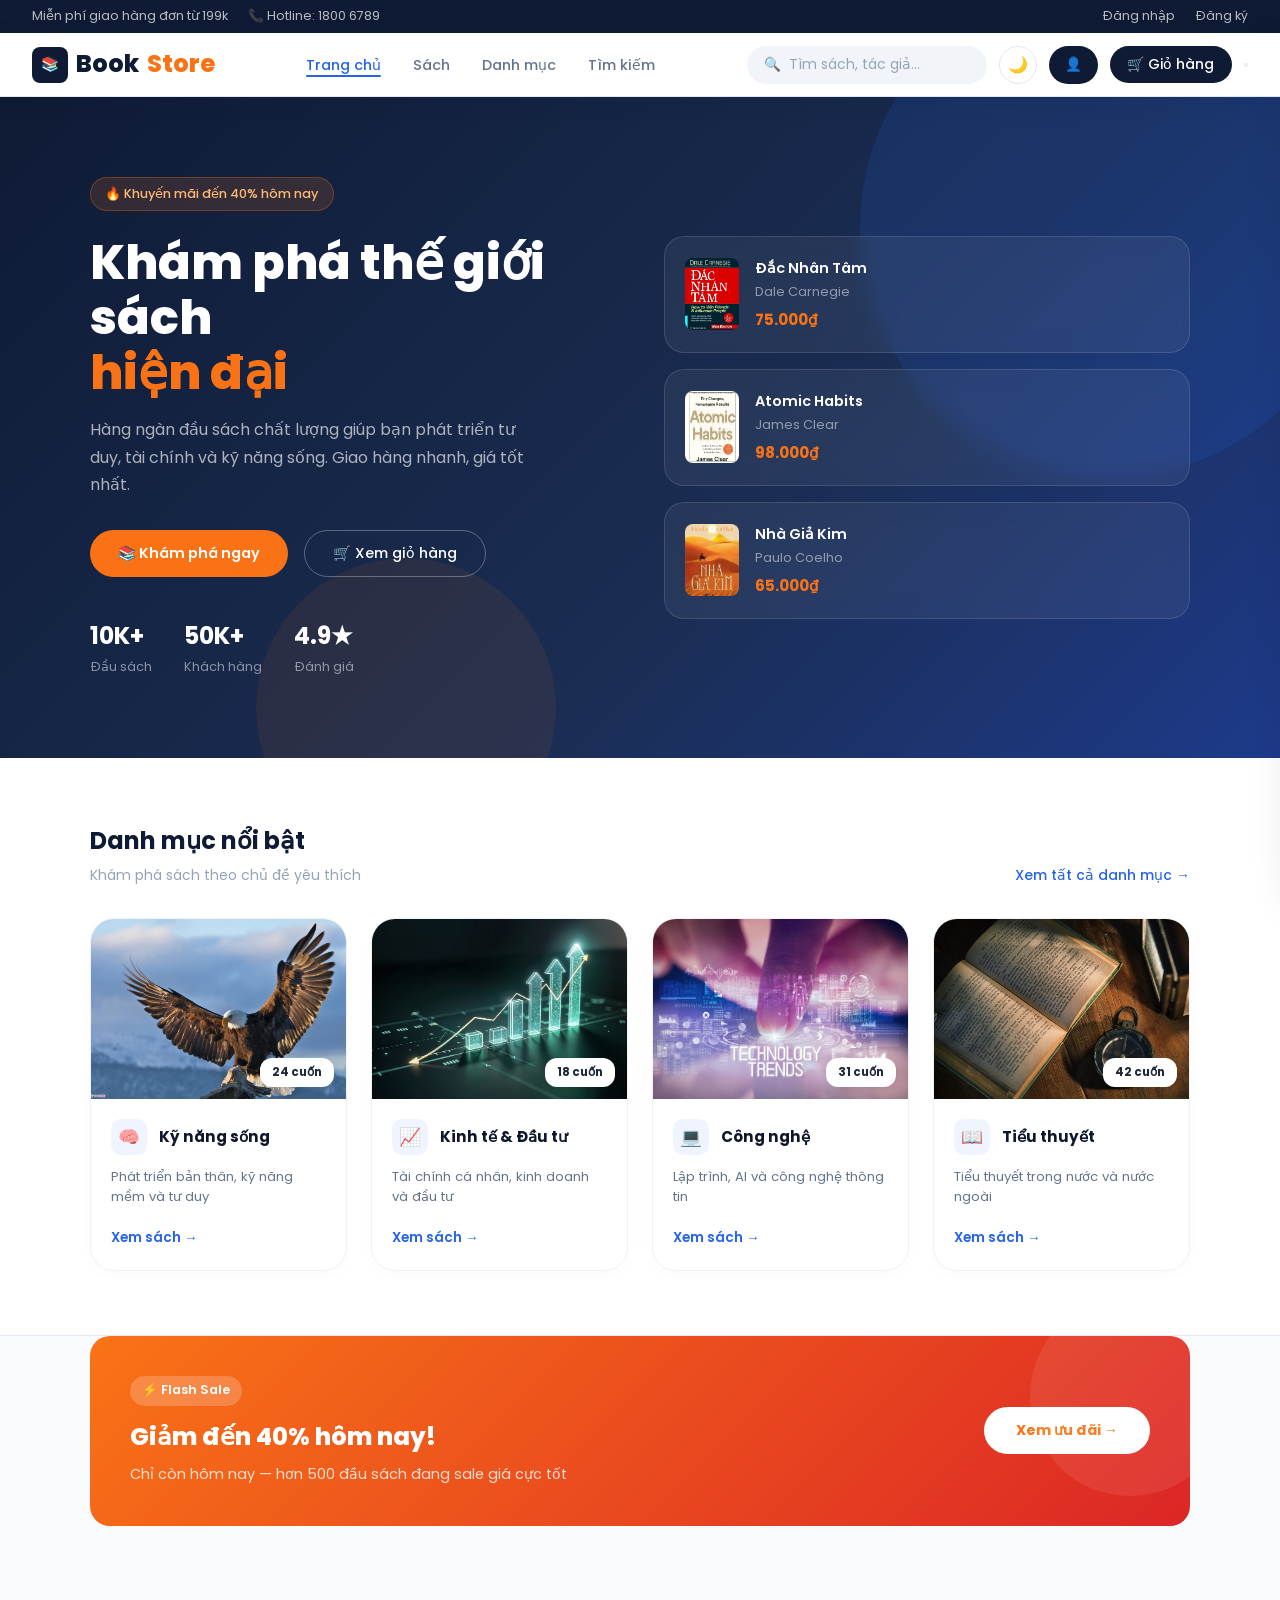
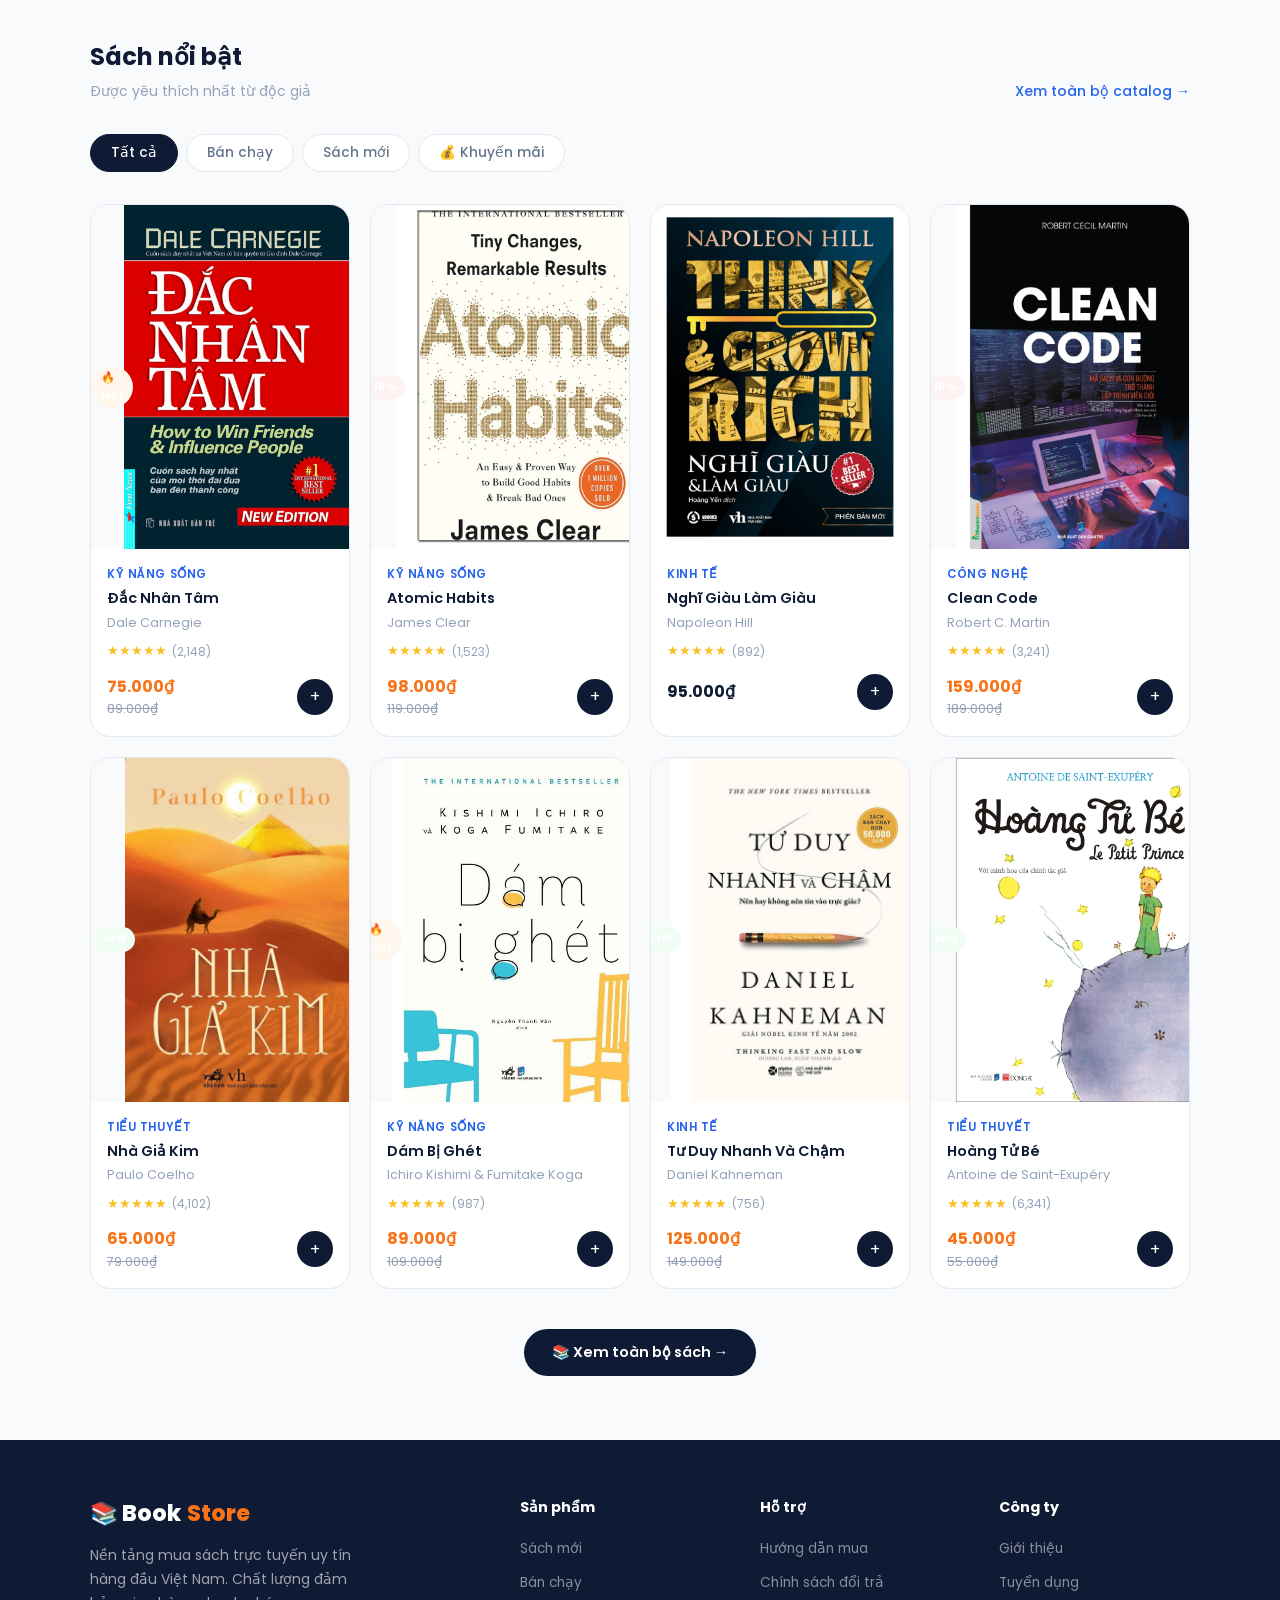
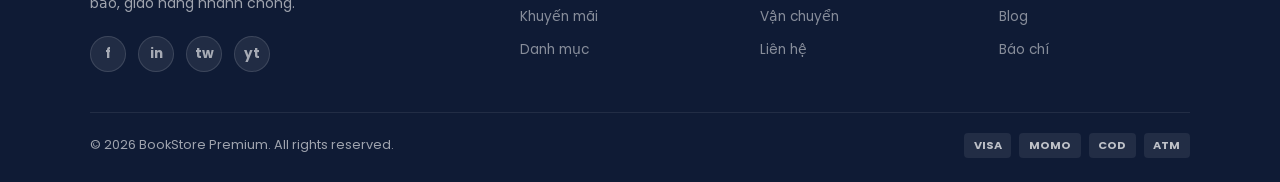
==== index.html @ b34d8a90 "feat: khoi tao du an Bookstore hoan chinh" ====
<!DOCTYPE html>
<html lang="vi">
<head>
  <meta charset="UTF-8">
  <meta name="viewport" content="width=device-width, initial-scale=1.0">
  <title>BookStore Premium — Mua sách online giá tốt</title>
  <meta name="description" content="Mua sách online giá tốt, giao hàng nhanh. Hàng nghìn đầu sách chất lượng.">
  <link rel="preconnect" href="https://fonts.googleapis.com">
  <link rel="preconnect" href="https://fonts.gstatic.com" crossorigin>
  <link href="https://fonts.googleapis.com/css2?family=Poppins:wght@300;400;500;600;700;800&display=swap" rel="stylesheet">
  <link rel="stylesheet" href="css/style.css">
  <link rel="stylesheet" href="css/features.css">
  <style>
    /* CSS hỗ trợ giao diện chọn sao và danh sách bình luận trên Modal Xem nhanh */
    .star-btn {
      background: none;
      border: none;
      font-size: 1.5rem;
      color: #cbd5e1;
      cursor: pointer;
      padding: 0 .1rem;
      transition: transform 0.1s, color 0.1s;
    }
    .star-btn.active {
      color: #fbbf24;
    }
    .star-btn:hover {
      transform: scale(1.15);
    }
    .rv-summary {
      display: flex;
      gap: 1.5rem;
      align-items: center;
      background: var(--bg);
      padding: 1rem;
      border-radius: var(--r);
      margin-bottom: 1rem;
      border: 1px solid var(--border);
    }
    .modal-reviews-section {
      border-top: 1px dashed var(--border);
      margin-top: 1.25rem;
      padding-top: 1.25rem;
    }
    /* Thanh cuộn mượt cho danh sách nhận xét trong không gian hẹp của modal */
    #reviewsList::-webkit-scrollbar {
      width: 6px;
    }
    #reviewsList::-webkit-scrollbar-thumb {
      background-color: var(--border);
      border-radius: 4px;
    }
  </style>
</head>
<body>

<div class="topbar">
  <div class="topbar-left">
    <span> Miễn phí giao hàng đơn từ 199k</span>
    <span>📞 Hotline: 1800 6789</span>
  </div>
  <div class="topbar-right">
    <a href="login.html">Đăng nhập</a>
    <a href="login.html#register">Đăng ký</a>
  </div>
</div>

<nav class="navbar">
  <a class="logo" href="index.html">
    <div class="logo-icon">📚</div>
    Book<span>Store</span>
  </a>

  <ul class="nav-links" id="navLinks">
    <li><a href="index.html" class="active">Trang chủ</a></li>
    <li><a href="books.html">Sách</a></li>
    <li><a href="category.html">Danh mục</a></li>
    <li><a href="search.html">Tìm kiếm</a></li>
  </ul>

  <div class="nav-right">
    <div class="search-bar">
      <span class="s-icon">🔍</span>
      <input type="text" id="searchInput" placeholder="Tìm sách, tác giả..."
             onkeydown="if(event.key==='Enter')goSearch(this.value)">
    </div>
    <a href="profile.html" class="btn-navy" style="padding:.5rem 1rem;font-size:.85rem">👤</a>
    <button class="cart-btn" onclick="openCart()">
      🛒 Giỏ hàng
      <span class="cart-badge" id="cartBadge" style="display:none">0</span>
    </button>
    <button class="hamburger" id="hamburger" aria-label="Menu">
      <span></span><span></span><span></span>
    </button>
  </div>
</nav>

<section class="hero">
  <div class="hero-inner">
    <div class="hero-left">
      <div class="hero-badge">🔥 Khuyến mãi đến 40% hôm nay</div>
      <h1 class="hero-title">
        Khám phá thế giới sách<br>
        <span class="accent">hiện đại</span>
      </h1>
      <p class="hero-desc">
        Hàng ngàn đầu sách chất lượng giúp bạn phát triển tư duy,
        tài chính và kỹ năng sống. Giao hàng nhanh, giá tốt nhất.
      </p>
      <div class="hero-btns">
        <a href="books.html" class="btn-primary">📚 Khám phá ngay</a>
        <button class="btn-ghost" onclick="openCart()">🛒 Xem giỏ hàng</button>
      </div>
      <div class="hero-stats">
        <div><div class="stat-num">10K+</div><div class="stat-label">Đầu sách</div></div>
        <div><div class="stat-num">50K+</div><div class="stat-label">Khách hàng</div></div>
        <div><div class="stat-num">4.9★</div><div class="stat-label">Đánh giá</div></div>
      </div>
    </div>

    <div class="hero-right">
      <div class="hero-card" onclick="openModal(0)">
        <div class="hero-card-img">
          <img src="assets/images/đắc nhân tâm.jpg" alt="Đắc Nhân Tâm">
        </div>
        <div class="hero-card-info">
          <div class="hci-title">Đắc Nhân Tâm</div>
          <div class="hci-author">Dale Carnegie</div>
          <div class="hci-price">75.000₫</div>
        </div>
      </div>
      <div class="hero-card" onclick="openModal(1)">
        <div class="hero-card-img">
          <img src="assets/images/atomic-habits.jpg" alt="Atomic Habits">
        </div>
        <div class="hero-card-info">
          <div class="hci-title">Atomic Habits</div>
          <div class="hci-author">James Clear</div>
          <div class="hci-price">98.000₫</div>
        </div>
      </div>
      <div class="hero-card" onclick="openModal(4)">
        <div class="hero-card-img">
          <img src="assets/images/Nha-Gia-Kim.jpg" alt="Nhà Giả Kim">
        </div>
        <div class="hero-card-info">
          <div class="hci-title">Nhà Giả Kim</div>
          <div class="hci-author">Paulo Coelho</div>
          <div class="hci-price">65.000₫</div>
        </div>
      </div>
    </div>
  </div>
</section>

<section class="section section-white" id="cats">
  <div class="section-inner">
    <div class="section-header">
      <div>
        <div class="section-title">Danh mục nổi bật</div>
        <div class="section-subtitle">Khám phá sách theo chủ đề yêu thích</div>
      </div>
      <a href="category.html" class="see-all">Xem tất cả danh mục →</a>
    </div>
    <div class="cat-grid" id="catGrid"></div>
  </div>
</section>

<div class="promo-section">
  <div class="promo-banner">
    <div class="promo-text">
      <span class="plabel">⚡ Flash Sale</span>
      <h2>Giảm đến 40% hôm nay!</h2>
      <p>Chỉ còn hôm nay — hơn 500 đầu sách đang sale giá cực tốt</p>
    </div>
    <a href="books.html?filter=sale" class="promo-btn">Xem ưu đãi →</a>
  </div>
</div>

<section class="section section-bg" id="books">
  <div class="section-inner">
    <div class="section-header">
      <div>
        <div class="section-title">Sách nổi bật</div>
        <div class="section-subtitle">Được yêu thích nhất từ độc giả</div>
      </div>
      <a href="books.html" class="see-all">Xem toàn bộ catalog →</a>
    </div>

    <div class="tab-row" id="homeTabRow">
      <button class="tab active" data-filter="all"        onclick="homeTab('all',this)">Tất cả</button>
      <button class="tab"        data-filter="bestseller" onclick="homeTab('bestseller',this)"> Bán chạy</button>
      <button class="tab"        data-filter="new"        onclick="homeTab('new',this)">Sách mới</button>
      <button class="tab"        data-filter="sale"       onclick="homeTab('sale',this)">💰 Khuyến mãi</button>
    </div>

    <div class="book-grid" id="bookGrid"></div>

    <div style="text-align:center;margin-top:2.5rem">
      <a href="books.html" class="btn-navy" style="display:inline-flex;align-items:center;gap:.5rem">
        📚 Xem toàn bộ sách →
      </a>
    </div>
  </div>
</section>

<footer class="site-footer">
  <div class="footer-inner">
    <div class="footer-grid">
      <div class="footer-brand">
        <div class="logo-f">📚 Book<span>Store</span></div>
        <p>Nền tảng mua sách trực tuyến uy tín hàng đầu Việt Nam. Chất lượng đảm bảo, giao hàng nhanh chóng.</p>
        <div class="footer-socials">
          <a href="#" class="social-btn">f</a>
          <a href="#" class="social-btn">in</a>
          <a href="#" class="social-btn">tw</a>
          <a href="#" class="social-btn">yt</a>
        </div>
      </div>
      <div class="footer-col">
        <h4>Sản phẩm</h4>
        <ul>
          <li><a href="books.html?filter=new">Sách mới</a></li>
          <li><a href="books.html?filter=bestseller">Bán chạy</a></li>
          <li><a href="books.html?filter=sale">Khuyến mãi</a></li>
          <li><a href="category.html">Danh mục</a></li>
        </ul>
      </div>
      <div class="footer-col">
        <h4>Hỗ trợ</h4>
        <ul>
          <li><a href="#">Hướng dẫn mua</a></li>
          <li><a href="#">Chính sách đổi trả</a></li>
          <li><a href="#">Vận chuyển</a></li>
          <li><a href="#">Liên hệ</a></li>
        </ul>
      </div>
      <div class="footer-col">
        <h4>Công ty</h4>
        <ul>
          <li><a href="#">Giới thiệu</a></li>
          <li><a href="#">Tuyển dụng</a></li>
          <li><a href="#">Blog</a></li>
          <li><a href="#">Báo chí</a></li>
        </ul>
      </div>
    </div>
    <div class="footer-bottom">
      <p>© 2026 BookStore Premium. All rights reserved.</p>
      <div class="payment-methods">
        <span class="payment-icon">VISA</span>
        <span class="payment-icon">MOMO</span>
        <span class="payment-icon">COD</span>
        <span class="payment-icon">ATM</span>
      </div>
    </div>
  </div>
</footer>

<button id="backTop" title="Lên đầu trang">↑</button>

<div class="toast" id="toast">
  <span class="toast-icon">✓</span>
  <span id="toastMsg">Thông báo</span>
</div>

<div class="overlay" id="overlay"></div>
<div class="cart-sidebar" id="cartSidebar">
  <div class="cart-head">
    <h3>🛒 Giỏ hàng</h3>
    <button class="close-btn" onclick="closeCart()">✕</button>
  </div>
  <div class="cart-body" id="cartBody"></div>
  <div class="cart-foot">
    <div class="cart-total">
      <span class="tlabel">Tổng cộng</span>
      <span class="amount" id="cartTotal">0₫</span>
    </div>
    <button class="checkout-btn" onclick="window.location.href='cart.html'">
      Xem giỏ hàng đầy đủ →
    </button>
  </div>
</div>

<div class="modal-bg" id="modalBg">
  <div class="modal-box" style="max-width: 750px; width: 90%;">
    <button class="modal-close" onclick="closeModal()">✕</button>
    <div class="modal-inner" style="max-height: 85vh; overflow-y: auto; padding-right: .5rem;">
      <div class="modal-img" id="modalImg">📚</div>
      
      <div>
        <div class="modal-title"  id="modalTitle">Đang tải...</div>
        <div class="modal-author" id="modalAuthor"></div>
        <div class="modal-price"  id="modalPrice">0₫</div>
        <div class="modal-desc"   id="modalDesc"></div>
        <button class="modal-add" id="modalAddBtn">🛒 Thêm vào giỏ hàng</button>

        <div class="modal-reviews-section">
          <h4 style="font-family: 'Poppins', sans-serif; color: var(--navy); margin-bottom: .75rem; font-size: 1.1rem;">💬 Phản hồi từ độc giả</h4>
          
          <div id="reviewSummary" class="rv-summary"></div>
          
          <div id="reviewsList" style="max-height: 180px; overflow-y: auto; margin-bottom: 1.25rem; padding-right: .5rem;"></div>

          <form class="review-quick-form" onsubmit="event.preventDefault();" style="background: var(--bg); padding: 1rem; border-radius: var(--r); border: 1px solid var(--border);">
            <h5 style="margin-bottom: .5rem; font-weight: 600; color: var(--navy);">✍️ Viết nhận xét của bạn</h5>
            
            <div style="display: flex; gap: .75rem; align-items: center; margin-bottom: .75rem; flex-wrap: wrap;">
              <div id="starSelect" style="display: flex; gap: .2rem;"></div>
              <span id="starLabel" style="font-size: .85rem; font-weight: 600; color: #eab308; display: none;"></span>
            </div>
            
            <div style="margin-bottom: .5rem;">
              <input type="text" id="reviewName" placeholder="Tên của bạn..." style="width: 100%; padding: .5rem; font-size: .85rem; border: 1px solid var(--border); border-radius: var(--r); outline: none;">
            </div>
            
            <div style="display: flex; gap: .5rem;">
              <input type="text" id="reviewText" placeholder="Nhập cảm nhận (tối thiểu 10 ký tự)..." style="flex: 1; padding: .5rem; border: 1px solid var(--border); border-radius: var(--r); font-size: .85rem; outline: none;">
              <button id="modalReviewSubmitBtn" type="button" style="background: var(--blue); color: #fff; border: none; padding: 0 1.25rem; border-radius: var(--r); font-size: .85rem; cursor: pointer; font-weight: 600; transition: opacity .2s;">Gửi</button>
            </div>
          </form>
        </div>
        </div>
    </div>
  </div>
</div>

<script src="js/data.js"></script>
<script src="js/reviews.js"></script> <script src="js/app.js"></script>
<script src="js/cart.js"></script>
<script src="js/books.js"></script>
<script src="js/home.js"></script>
<script src="js/wishlist.js"></script>
<script src="js/darkmode.js"></script>
</body>
</html>
---- css/style.css ----
/* =====================================================
   BookStore Premium — style.css
   Tone: Navy + Cam | Font: Poppins | Light mode
   ===================================================== */

/* ===== RESET & CSS VARIABLES ===== */
*, *::before, *::after {
  margin: 0;
  padding: 0;
  box-sizing: border-box;
  font-family: 'Poppins', sans-serif;
}

:root {
  --navy:       #0f1b35;
  --navy2:      #1a2d52;
  --blue:       #2563eb;
  --blue-light: #eff6ff;
  --orange:     #f97316;
  --text:       #0f1b35;
  --text2:      #64748b;
  --text3:      #94a3b8;
  --bg:         #f8fafc;
  --white:      #ffffff;
  --border:     #e2e8f0;
  --shadow:     0 4px 24px rgba(15,27,53,.08);
  --shadow-lg:  0 12px 48px rgba(15,27,53,.14);
  --r:          12px;
  --r2:         20px;
  --transition: .25s ease;
}

body {
  background: var(--bg);
  color: var(--text);
  overflow-x: hidden;
  line-height: 1.6;
}

a { text-decoration: none; color: inherit; }
ul { list-style: none; }
img { max-width: 100%; display: block; }
button { cursor: pointer; }

/* =====================================================
   TOPBAR
   ===================================================== */
.topbar {
  background: var(--navy);
  color: rgba(255,255,255,.7);
  font-size: .8rem;
  padding: .4rem 2rem;
  display: flex;
  justify-content: space-between;
  align-items: center;
}
.topbar a { color: rgba(255,255,255,.7); transition: color var(--transition); }
.topbar a:hover { color: #fff; }
.topbar-left, .topbar-right { display: flex; align-items: center; gap: 1.25rem; }

/* =====================================================
   NAVBAR
   ===================================================== */
.navbar {
  position: sticky;
  top: 0;
  z-index: 1000;
  width: 100%;
  height: 64px;
  padding: 0 2rem;
  display: flex;
  justify-content: space-between;
  align-items: center;
  background: rgba(255,255,255,.95);
  backdrop-filter: blur(20px);
  border-bottom: 1px solid var(--border);
  box-shadow: var(--shadow);
  transition: box-shadow var(--transition);
}

.logo {
  font-weight: 800;
  font-size: 1.5rem;
  color: var(--navy);
  display: flex;
  align-items: center;
  gap: .5rem;
}
.logo span { color: var(--orange); }
.logo-icon {
  width: 36px; height: 36px;
  background: var(--navy);
  border-radius: 8px;
  display: flex; align-items: center; justify-content: center;
  font-size: .9rem; color: #fff;
}

.nav-links {
  display: flex;
  align-items: center;
  gap: 2rem;
}
.nav-links a {
  font-size: .9rem;
  font-weight: 500;
  color: var(--text2);
  position: relative;
  padding-bottom: 2px;
  transition: color var(--transition);
}
.nav-links a::after {
  content: '';
  position: absolute;
  bottom: 0; left: 0;
  width: 0; height: 2px;
  background: var(--blue);
  border-radius: 2px;
  transition: width .3s;
}
.nav-links a:hover,
.nav-links a.active { color: var(--blue); }
.nav-links a:hover::after,
.nav-links a.active::after { width: 100%; }

.nav-right {
  display: flex;
  align-items: center;
  gap: .75rem;
}

.search-bar {
  display: flex;
  align-items: center;
  background: #f1f5f9;
  border-radius: 50px;
  padding: .45rem 1rem;
  gap: .5rem;
  border: 1.5px solid transparent;
  transition: all .3s;
  width: 240px;
}
.search-bar:focus-within {
  background: #fff;
  border-color: var(--blue);
  box-shadow: 0 0 0 3px rgba(37,99,235,.1);
}
.search-bar input {
  border: none;
  background: transparent;
  outline: none;
  font-size: .875rem;
  color: var(--text);
  width: 100%;
}
.search-bar input::placeholder { color: var(--text3); }
.search-bar .s-icon { color: var(--text3); font-size: .85rem; flex-shrink: 0; }

.cart-btn {
  position: relative;
  background: var(--navy);
  color: #fff;
  border: none;
  border-radius: 50px;
  padding: .5rem 1.1rem;
  font-size: .875rem;
  font-weight: 500;
  display: flex;
  align-items: center;
  gap: .4rem;
  transition: background var(--transition), transform var(--transition);
}
.cart-btn:hover { background: var(--blue); transform: translateY(-1px); }
.cart-badge {
  position: absolute;
  top: -6px; right: -6px;
  background: var(--orange);
  color: #fff;
  border-radius: 50%;
  width: 18px; height: 18px;
  font-size: .65rem;
  font-weight: 700;
  display: flex; align-items: center; justify-content: center;
  border: 2px solid #fff;
}

/* =====================================================
   HERO SECTION
   ===================================================== */
.hero {
  background: linear-gradient(135deg, var(--navy) 0%, var(--navy2) 60%, #1e3a8a 100%);
  padding: 5rem 2rem;
  position: relative;
  overflow: hidden;
  min-height: 540px;
  display: flex;
  align-items: center;
}
.hero::before {
  content: '';
  position: absolute;
  top: -120px; right: -80px;
  width: 500px; height: 500px;
  border-radius: 50%;
  background: rgba(37,99,235,.15);
  pointer-events: none;
}
.hero::after {
  content: '';
  position: absolute;
  bottom: -100px; left: 20%;
  width: 300px; height: 300px;
  border-radius: 50%;
  background: rgba(249,115,22,.08);
  pointer-events: none;
}
.hero-inner {
  max-width: 1100px;
  margin: 0 auto;
  display: grid;
  grid-template-columns: 1fr 1fr;
  gap: 3rem;
  align-items: center;
  width: 100%;
  position: relative;
  z-index: 1;
}
.hero-badge {
  display: inline-flex;
  align-items: center;
  gap: .5rem;
  background: rgba(249,115,22,.15);
  border: 1px solid rgba(249,115,22,.3);
  color: #fdba74;
  border-radius: 50px;
  padding: .35rem .9rem;
  font-size: .8rem;
  font-weight: 500;
  margin-bottom: 1.5rem;
}
.hero-title {
  font-weight: 800;
  font-size: clamp(2rem, 4vw, 3rem);
  line-height: 1.15;
  color: #fff;
  margin-bottom: 1rem;
}
.hero-title .accent { color: var(--orange); }
.hero-desc {
  color: rgba(255,255,255,.65);
  font-size: 1rem;
  line-height: 1.7;
  margin-bottom: 2rem;
  max-width: 440px;
}
.hero-btns { display: flex; gap: 1rem; flex-wrap: wrap; align-items: center; }
.hero-stats { display: flex; gap: 2rem; margin-top: 2.5rem; }
.stat-num { font-size: 1.5rem; font-weight: 700; color: #fff; }
.stat-label { font-size: .8rem; color: rgba(255,255,255,.5); margin-top: .1rem; }

.hero-right { display: flex; flex-direction: column; gap: 1rem; }
.hero-card {
  background: rgba(255,255,255,.06);
  border: 1px solid rgba(255,255,255,.12);
  border-radius: var(--r2);
  padding: 1.25rem;
  display: flex;
  gap: 1rem;
  align-items: center;
  backdrop-filter: blur(10px);
  transition: background var(--transition), transform var(--transition);
  cursor: pointer;
}
.hero-card:hover { background: rgba(255,255,255,.1); transform: translateX(4px); }
.hero-card-img {
  width: 54px; height: 72px;
  border-radius: 8px;
  flex-shrink: 0;
  overflow: hidden;
}
.hero-card-img img { width: 100%; height: 100%; object-fit: cover; }
.hci-title { color: #fff; font-weight: 600; font-size: .9rem; }
.hci-author { color: rgba(255,255,255,.5); font-size: .8rem; margin-top: .15rem; }
.hci-price { color: var(--orange); font-weight: 700; font-size: .95rem; margin-top: .3rem; }

/* =====================================================
   BUTTONS
   ===================================================== */
.btn-primary {
  display: inline-flex;
  align-items: center;
  gap: .4rem;
  background: var(--orange);
  color: #fff;
  border: none;
  border-radius: 50px;
  padding: .75rem 1.75rem;
  font-size: .9rem;
  font-weight: 600;
  transition: background var(--transition), transform var(--transition), box-shadow var(--transition);
  cursor: pointer;
}
.btn-primary:hover {
  background: #ea6c0a;
  transform: translateY(-2px);
  box-shadow: 0 8px 24px rgba(249,115,22,.35);
}
.btn-ghost {
  display: inline-flex;
  align-items: center;
  gap: .4rem;
  background: transparent;
  color: #fff;
  border: 1.5px solid rgba(255,255,255,.3);
  border-radius: 50px;
  padding: .75rem 1.75rem;
  font-size: .9rem;
  font-weight: 500;
  cursor: pointer;
  transition: background var(--transition), border-color var(--transition);
}
.btn-ghost:hover { background: rgba(255,255,255,.08); border-color: rgba(255,255,255,.5); }
.btn-navy {
  display: inline-flex;
  align-items: center;
  gap: .4rem;
  background: var(--navy);
  color: #fff;
  border: none;
  border-radius: 50px;
  padding: .75rem 1.75rem;
  font-size: .9rem;
  font-weight: 600;
  cursor: pointer;
  transition: background var(--transition), transform var(--transition);
}
.btn-navy:hover { background: var(--blue); transform: translateY(-1px); }

/* =====================================================
   SECTION
   ===================================================== */
.section { padding: 4rem 2rem; }
.section-inner { max-width: 1100px; margin: 0 auto; }
.section-header {
  display: flex;
  align-items: flex-end;
  justify-content: space-between;
  margin-bottom: 2rem;
}
.section-title { font-size: 1.5rem; font-weight: 700; color: var(--navy); }
.section-subtitle { color: var(--text3); font-size: .875rem; margin-top: .25rem; }
.see-all {
  color: var(--blue);
  font-size: .875rem;
  font-weight: 500;
  display: flex;
  align-items: center;
  gap: .3rem;
  transition: gap var(--transition);
}
.see-all:hover { gap: .6rem; }
.section-white { background: #fff; border-bottom: 1px solid var(--border); }
.section-bg    { background: var(--bg); }

/* =====================================================
   CATEGORY CARDS (trang chủ & category.html)
   ===================================================== */
/* ── Grid danh mục nổi bật trên trang chủ ── */
/* =====================================================
   ĐỒNG BỘ GIAO DIỆN CATEGORY TRANG CHỦ GIỐNG CATEGORY.HTML
   ===================================================== */

/* Thiết lập lưới hiển thị 4 cột danh mục */
#cats .cat-grid {
  display: grid;
  grid-template-columns: repeat(4, 1fr);
  gap: 1.5rem;
  margin-top: 2rem;
}
@media (max-width: 1024px) { #cats .cat-grid { grid-template-columns: repeat(3, 1fr); } }
@media (max-width: 768px)  { #cats .cat-grid { grid-template-columns: repeat(2, 1fr); gap: 1rem; } }
@media (max-width: 480px)  { #cats .cat-grid { grid-template-columns: 1fr; } }

/* Khung bọc Card danh mục */
.home-cat-card {
  background: #fff;
  border-radius: 24px;
  border: 1px solid #f0f2f5;
  box-shadow: 0 4px 15px rgba(0, 0, 0, 0.02);
  overflow: hidden;
  cursor: pointer;
  transition: transform 0.3s ease, box-shadow 0.3s ease;
  position: relative;
}
.home-cat-card:hover {
  transform: translateY(-5px);
  box-shadow: 0 12px 30px rgba(0, 0, 0, 0.08);
}

/* Khung ảnh tràn viền phía trên */
.home-cat-cover {
  width: 100%;
  height: 180px;
  overflow: hidden;
  position: relative;
  background: #f5f7fa;
  display: flex;
  align-items: center;
  justify-content: center;
}
.home-cat-cover img {
  width: 100%;
  height: 100%;
  object-fit: cover;
  transition: transform 0.5s ease;
}
.home-cat-card:hover .home-cat-cover img {
  transform: scale(1.05);
}

/* Badge số lượng cuốn đè trên góc phải ảnh */
.home-cat-badge {
  position: absolute;
  bottom: 12px;
  right: 12px;
  background: #ffffff;
  color: #1e293b;
  font-size: 0.72rem;
  font-weight: 700;
  padding: 0.35rem 0.75rem;
  border-radius: 12px;
  box-shadow: 0 2px 8px rgba(0, 0, 0, 0.1);
}

/* Phần chi tiết nội dung bên dưới */
.home-cat-body {
  padding: 1.25rem;
}
.home-cat-top {
  display: flex;
  align-items: center;
  gap: 0.75rem;
  margin-bottom: 0.75rem;
}

/* Icon vuông bo tròn chứa Emoji */
.home-cat-emoji {
  width: 36px;
  height: 36px;
  border-radius: 10px;
  background: #f0f4ff;
  display: flex;
  align-items: center;
  justify-content: center;
  font-size: 1.1rem;
  flex-shrink: 0;
}
.home-cat-name {
  font-weight: 700;
  font-size: 0.95rem;
  color: #0f172a;
  line-height: 1.3;
}

/* Đoạn mô tả ngắn khống chế tối đa 2 dòng không bị lệch hàng */
.home-cat-desc {
  font-size: 0.82rem;
  color: #64748b;
  line-height: 1.5;
  margin-bottom: 1.1rem;
  display: -webkit-box;
  -webkit-line-clamp: 2;
  -webkit-box-orient: vertical;
  overflow: hidden;
  height: 2.45rem;
}

/* Nút text hành động */
.home-cat-cta {
  font-size: 0.85rem;
  font-weight: 600;
  color: #2563eb;
  display: inline-flex;
  align-items: center;
  transition: color 0.2s, gap 0.2s;
  gap: 0.35rem;
}
.home-cat-card:hover .home-cat-cta {
  color: #1d4ed8;
  gap: 0.55rem;
}
/* =====================================================
   PROMO BANNER
   ===================================================== */
.promo-section { padding: 0 2rem 3rem; }
.promo-banner {
  background: linear-gradient(135deg, var(--orange) 0%, #dc2626 100%);
  border-radius: var(--r2);
  padding: 2.5rem;
  display: flex;
  align-items: center;
  justify-content: space-between;
  gap: 2rem;
  position: relative;
  overflow: hidden;
  max-width: 1100px;
  margin: 0 auto;
}
.promo-banner::before {
  content: '';
  position: absolute;
  right: -40px; top: -40px;
  width: 200px; height: 200px;
  border-radius: 50%;
  background: rgba(255,255,255,.08);
}
.promo-text .plabel {
  background: rgba(255,255,255,.2);
  color: #fff;
  font-size: .8rem;
  font-weight: 600;
  padding: .3rem .75rem;
  border-radius: 50px;
  display: inline-block;
  margin-bottom: .75rem;
}
.promo-text h2 { font-size: 1.5rem; font-weight: 800; color: #fff; margin-bottom: .4rem; }
.promo-text p  { color: rgba(255,255,255,.8); font-size: .9rem; }
.promo-btn {
  background: #fff;
  color: var(--orange);
  border: none;
  padding: .75rem 2rem;
  border-radius: 50px;
  font-weight: 700;
  font-size: .9rem;
  cursor: pointer;
  display: inline-block;
  text-align: center;
  transition: transform var(--transition);
  flex-shrink: 0;
}
.promo-btn:hover { transform: scale(1.04); }

/* =====================================================
   TABS
   ===================================================== */
.tab-row {
  display: flex;
  gap: .5rem;
  margin-bottom: 2rem;
  flex-wrap: wrap;
}
.tab {
  padding: .5rem 1.25rem;
  border-radius: 50px;
  font-size: .85rem;
  font-weight: 500;
  border: 1.5px solid var(--border);
  background: #fff;
  color: var(--text2);
  cursor: pointer;
  transition: background var(--transition), border-color var(--transition), color var(--transition);
}
.tab.active { background: var(--navy); color: #fff; border-color: var(--navy); }
.tab:hover:not(.active) { border-color: var(--blue); color: var(--blue); }

/* =====================================================
   FILTER BAR — books.html
   Khu vực lọc duy nhất trong trang, thay thế hoàn toàn
   vai trò của các link filter trong navbar cũ.
   ===================================================== */
.filter-bar {
  background: #fff;
  border-bottom: 1px solid var(--border);
  padding: .85rem 2rem;
  position: sticky;
  top: 64px;
  z-index: 50;
  box-shadow: 0 2px 8px rgba(15,27,53,.04);
}
.filter-bar-inner {
  max-width: 1100px;
  margin: 0 auto;
  display: flex;
  align-items: center;
  gap: 1.5rem;
  flex-wrap: wrap;
}

/* Nhóm filter (label + control) */
.filter-group {
  display: flex;
  align-items: center;
  gap: .6rem;
  flex-shrink: 0;
}
/* Nhóm tab nằm trong filter-group */
.filter-group .tab-row { margin-bottom: 0; }

.filter-label {
  font-size: .8rem;
  font-weight: 600;
  color: var(--text3);
  text-transform: uppercase;
  letter-spacing: .04em;
  white-space: nowrap;
}

/* Select controls trong filter bar */
.filter-bar select {
  padding: .45rem .85rem;
  border: 1.5px solid var(--border);
  border-radius: 50px;
  font-size: .85rem;
  color: var(--text);
  background: #fff;
  outline: none;
  cursor: pointer;
  transition: border-color var(--transition), box-shadow var(--transition);
  appearance: none;
  background-image: url("data:image/svg+xml,%3Csvg xmlns='http://www.w3.org/2000/svg' width='12' height='12' viewBox='0 0 12 12'%3E%3Cpath fill='%2394a3b8' d='M6 8L1 3h10z'/%3E%3C/svg%3E");
  background-repeat: no-repeat;
  background-position: right .75rem center;
  padding-right: 2.2rem;
}
.filter-bar select:focus {
  border-color: var(--blue);
  box-shadow: 0 0 0 3px rgba(37,99,235,.1);
}

/* Khu vực đếm kết quả + nút reset */
.filter-actions {
  margin-left: auto;
  display: flex;
  align-items: center;
  gap: .75rem;
}
.filter-count {
  font-size: .8rem;
  color: var(--text3);
  white-space: nowrap;
}

/* Nút "Xóa bộ lọc" — chỉ hiện khi có filter đang active */
.filter-reset {
  display: inline-flex;
  align-items: center;
  gap: .3rem;
  padding: .35rem .85rem;
  border-radius: 50px;
  border: 1.5px solid #fecaca;
  background: #fef2f2;
  color: #dc2626;
  font-size: .8rem;
  font-weight: 600;
  cursor: pointer;
  transition: background var(--transition), transform var(--transition);
}
.filter-reset:hover { background: #fee2e2; transform: scale(1.02); }

/* =====================================================
   BOOK GRID & CARDS
   ===================================================== */
.book-grid {
  display: grid;
  grid-template-columns: repeat(4, 1fr);
  gap: 1.25rem;
}
.book-card {
  background: #fff;
  border: 1px solid var(--border);
  border-radius: var(--r2);
  overflow: hidden;
  transition: transform .3s, box-shadow .3s, border-color .3s;
  cursor: pointer;
  position: relative;
}
.book-card:hover {
  transform: translateY(-6px);
  box-shadow: var(--shadow-lg);
  border-color: transparent;
}
.book-card:hover .quick-add { opacity: 1; transform: translateY(0); }

.book-img {
  aspect-ratio: 3/4;
  display: flex;
  align-items: center;
  justify-content: center;
  font-size: 2.5rem;
  font-weight: 900;
  position: relative;
  overflow: hidden;
  background: var(--bg);
}
.book-img img { width: 100%; height: 100%; object-fit: cover; transition: transform .4s ease; }
.book-card:hover .book-img img { transform: scale(1.06); }
.book-img span { position: relative; z-index: 1; color: #fff; }

.badge {
  position: absolute;
  top: .6rem; left: .6rem;
  z-index: 2;
  padding: .2rem .6rem;
  border-radius: 50px;
  font-size: .7rem;
  font-weight: 700;
}
.badge-sale { background: #fef2f2; color: #dc2626; }
.badge-new  { background: #f0fdf4; color: #16a34a; }
.badge-hot  { background: #fff7ed; color: #ea580c; }

.quick-add {
  position: absolute;
  bottom: 0; left: 0; right: 0;
  background: var(--blue);
  color: #fff;
  border: none;
  padding: .65rem;
  font-weight: 600;
  font-size: .85rem;
  cursor: pointer;
  opacity: 0;
  transform: translateY(8px);
  transition: opacity .25s, transform .25s;
}

.book-body { padding: 1rem; }
.book-cat {
  font-size: .72rem;
  color: var(--blue);
  font-weight: 600;
  text-transform: uppercase;
  letter-spacing: .05em;
  margin-bottom: .35rem;
}
.book-title {
  font-weight: 600;
  font-size: .9rem;
  color: var(--navy);
  line-height: 1.35;
  margin-bottom: .25rem;
  display: -webkit-box;
  -webkit-line-clamp: 2;
  -webkit-box-orient: vertical;
  overflow: hidden;
}
.book-author { font-size: .8rem; color: var(--text3); margin-bottom: .5rem; }
.book-stars { display: flex; align-items: center; gap: .3rem; margin-bottom: .75rem; font-size: .8rem; }
.stars { color: #fbbf24; }
.review-count { font-size: .75rem; color: var(--text3); }

.book-footer { display: flex; align-items: center; justify-content: space-between; }
.price-sale { font-size: 1rem; font-weight: 700; color: var(--orange); }
.price-orig { font-size: .8rem; color: var(--text3); text-decoration: line-through; }
.price-only { font-size: 1rem; font-weight: 700; color: var(--navy); }

.add-btn {
  width: 36px; height: 36px;
  border-radius: 50%;
  border: none;
  background: var(--navy);
  color: #fff;
  display: flex; align-items: center; justify-content: center;
  font-size: 1rem;
  transition: background var(--transition), transform var(--transition);
  flex-shrink: 0;
}
.add-btn:hover { background: var(--blue); transform: scale(1.1); }

.empty-state {
  grid-column: 1/-1;
  text-align: center;
  padding: 4rem 2rem;
  color: var(--text3);
}
.empty-state .ei { font-size: 3rem; margin-bottom: 1rem; }

/* =====================================================
   CART SIDEBAR
   ===================================================== */
.overlay {
  position: fixed; inset: 0;
  background: rgba(0,0,0,.45);
  z-index: 500;
  opacity: 0; pointer-events: none;
  transition: opacity .3s;
}
.overlay.open { opacity: 1; pointer-events: all; }

.cart-sidebar {
  position: fixed;
  top: 0; right: -420px;
  width: 400px; height: 100vh;
  background: #fff;
  z-index: 501;
  box-shadow: -8px 0 40px rgba(0,0,0,.12);
  display: flex; flex-direction: column;
  transition: right .35s cubic-bezier(.4,0,.2,1);
}
.cart-sidebar.open { right: 0; }

.cart-head {
  padding: 1.25rem 1.5rem;
  border-bottom: 1px solid var(--border);
  display: flex; justify-content: space-between; align-items: center;
}
.cart-head h3 { font-weight: 700; font-size: 1.1rem; color: var(--navy); }
.close-btn {
  background: none; border: none; font-size: 1.25rem; cursor: pointer;
  color: var(--text2); width: 32px; height: 32px; border-radius: 6px;
  display: flex; align-items: center; justify-content: center;
  transition: background var(--transition);
}
.close-btn:hover { background: var(--bg); color: var(--navy); }

.cart-body { flex: 1; overflow-y: auto; padding: 1.25rem 1.5rem; }

.cart-empty { text-align: center; padding: 3rem 0; color: var(--text3); }
.cart-empty .ei { font-size: 3rem; margin-bottom: 1rem; }
.cart-empty p { margin-top: .4rem; font-size: .875rem; }

.cart-item { display: flex; gap: 1rem; padding: 1rem 0; border-bottom: 1px solid var(--border); }
.cart-item-img {
  width: 56px; height: 72px; border-radius: 8px; flex-shrink: 0;
  display: flex; align-items: center; justify-content: center;
  font-size: 1.4rem; font-weight: 800; color: #fff; overflow: hidden;
}
.cart-item-img img { width: 100%; height: 100%; object-fit: cover; }
.cart-item-info { flex: 1; }
.cart-item-title { font-size: .875rem; font-weight: 600; color: var(--navy); line-height: 1.3; }
.cart-item-author { font-size: .78rem; color: var(--text3); margin-top: .15rem; }
.cart-item-price { color: var(--orange); font-weight: 700; font-size: .9rem; margin-top: .3rem; }

.qty-wrap { display: flex; align-items: center; gap: .5rem; margin-top: .5rem; }
.qty-btn {
  width: 26px; height: 26px; border: 1px solid var(--border); border-radius: 6px;
  background: #fff; cursor: pointer; font-size: .9rem;
  display: flex; align-items: center; justify-content: center;
  transition: background var(--transition);
}
.qty-btn:hover { background: var(--bg); }
.qty-num { font-size: .875rem; font-weight: 600; min-width: 20px; text-align: center; }
.remove-item {
  background: none; border: none; color: var(--text3); cursor: pointer;
  font-size: .8rem; margin-left: auto; padding: .2rem;
  transition: color var(--transition);
}
.remove-item:hover { color: #dc2626; }

.cart-foot { padding: 1.25rem 1.5rem; border-top: 1px solid var(--border); }
.cart-total { display: flex; justify-content: space-between; align-items: center; margin-bottom: 1rem; }
.cart-total .tlabel { color: var(--text2); font-size: .9rem; }
.cart-total .amount { font-size: 1.2rem; font-weight: 700; color: var(--navy); }
.checkout-btn {
  width: 100%; background: var(--navy); color: #fff; border: none;
  border-radius: 50px; padding: .85rem; font-size: .9rem; font-weight: 600;
  cursor: pointer; transition: background var(--transition);
}
.checkout-btn:hover { background: var(--blue); }

/* =====================================================
   MODAL
   ===================================================== */
.modal-bg {
  position: fixed; inset: 0;
  background: rgba(0,0,0,.5);
  z-index: 600; display: none;
  align-items: center; justify-content: center; padding: 1rem;
}
.modal-bg.open { display: flex; }
.modal-box {
  background: #fff; border-radius: var(--r2); padding: 2rem;
  max-width: 640px; width: 100%; position: relative;
  animation: slideUp .3s ease; max-height: 90vh; overflow-y: auto;
}
@keyframes slideUp {
  from { transform: translateY(30px); opacity: 0; }
  to   { transform: translateY(0); opacity: 1; }
}
.modal-close {
  position: absolute; top: 1rem; right: 1rem;
  background: var(--bg); border: none; width: 32px; height: 32px;
  border-radius: 50%; cursor: pointer; font-size: .9rem; color: var(--text2);
  display: flex; align-items: center; justify-content: center;
  transition: background var(--transition);
}
.modal-close:hover { background: var(--border); }
.modal-inner { display: grid; grid-template-columns: 1fr 1.5fr; gap: 1.5rem; align-items: start; }
.modal-img {
  aspect-ratio: 3/4; border-radius: var(--r);
  overflow: hidden;
  display: flex; align-items: center; justify-content: center;
  font-size: 3rem; font-weight: 900; color: #fff;
}
.modal-img img { width: 100%; height: 100%; object-fit: cover; }
.modal-title { font-size: 1.2rem; font-weight: 700; color: var(--navy); margin-bottom: .25rem; }
.modal-author { color: var(--text3); font-size: .875rem; margin-bottom: .75rem; }
.modal-rating { display: flex; align-items: center; gap: .4rem; margin-bottom: .75rem; }
.modal-desc { font-size: .875rem; line-height: 1.7; color: var(--text2); margin-bottom: 1rem; }
.modal-price { font-size: 1.4rem; font-weight: 800; color: var(--orange); margin-bottom: 1rem; }
.modal-add {
  width: 100%; background: var(--navy); color: #fff; border: none;
  border-radius: 50px; padding: .75rem; font-size: .9rem; font-weight: 600;
  cursor: pointer; transition: background var(--transition);
}
.modal-add:hover { background: var(--blue); }

/* =====================================================
   TOAST
   ===================================================== */
.toast {
  position: fixed; bottom: 2rem; right: 2rem; z-index: 9999;
  background: var(--navy); color: #fff;
  padding: .85rem 1.5rem; border-radius: var(--r);
  display: flex; align-items: center; gap: .75rem;
  font-size: .875rem; font-weight: 500;
  box-shadow: var(--shadow-lg);
  transform: translateY(80px); opacity: 0;
  transition: transform .4s cubic-bezier(.34,1.56,.64,1), opacity .4s;
  max-width: 340px; pointer-events: none;
}
.toast.show { transform: translateY(0); opacity: 1; pointer-events: all; }
.toast-icon { font-size: 1rem; }

/* =====================================================
   BACK TO TOP
   ===================================================== */
#backTop {
  position: fixed; bottom: 5rem; left: 2rem; z-index: 99;
  width: 44px; height: 44px; border-radius: 50%;
  background: var(--blue); color: #fff; border: none; cursor: pointer;
  display: flex; align-items: center; justify-content: center;
  font-size: 1.1rem; box-shadow: var(--shadow-lg);
  opacity: 0; transition: opacity .3s, transform .3s, background var(--transition);
  transform: translateY(20px);
}
#backTop.show { opacity: 1; transform: translateY(0); }
#backTop:hover { background: var(--navy); }

/* =====================================================
   PAGE HERO (books.html, category.html, search.html)
   ===================================================== */
.page-hero {
  background: linear-gradient(135deg, var(--navy) 0%, var(--navy2) 100%);
  padding: 3.5rem 2rem;
  text-align: center;
  position: relative;
  overflow: hidden;
}
.page-hero::before {
  content: '';
  position: absolute;
  top: -80px; right: -80px;
  width: 300px; height: 300px;
  border-radius: 50%;
  background: rgba(37,99,235,.12);
}
.page-hero-title {
  font-size: clamp(1.75rem, 4vw, 2.75rem);
  font-weight: 800;
  color: #fff;
  margin-bottom: .5rem;
  position: relative;
  z-index: 1;
  transition: all .3s ease;
}
.page-hero-sub {
  color: rgba(255,255,255,.6);
  font-size: 1rem;
  position: relative;
  z-index: 1;
  transition: all .3s ease;
}

/* =====================================================
   BREADCRUMB
   ===================================================== */
.breadcrumb {
  padding: .75rem 2rem;
  background: #fff;
  border-bottom: 1px solid var(--border);
  display: flex;
  align-items: center;
  gap: .5rem;
  font-size: .8rem;
  color: var(--text3);
}
.breadcrumb a { color: var(--text2); transition: color var(--transition); }
.breadcrumb a:hover { color: var(--blue); }
.breadcrumb .sep { color: var(--border); }
.breadcrumb .current { color: var(--navy); font-weight: 500; }

/* =====================================================
   SEARCH PAGE
   ===================================================== */
.search-hero {
  background: linear-gradient(135deg, var(--navy) 0%, var(--navy2) 100%);
  padding: 4rem 2rem; text-align: center;
}
.search-hero h1 { font-size: clamp(1.75rem, 4vw, 2.5rem); font-weight: 800; color: #fff; margin-bottom: 1.5rem; }
.search-big {
  display: flex; align-items: center; background: #fff;
  border-radius: 50px; padding: .65rem 1rem .65rem 1.5rem;
  gap: .75rem; max-width: 620px; margin: 0 auto;
  box-shadow: 0 8px 32px rgba(0,0,0,.2);
}
.search-big input { flex: 1; border: none; outline: none; font-size: 1rem; color: var(--text); }
.search-big input::placeholder { color: var(--text3); }
.search-big button {
  background: var(--orange); color: #fff; border: none;
  border-radius: 50px; padding: .6rem 1.5rem; font-size: .9rem; font-weight: 600;
  cursor: pointer; transition: background var(--transition);
}
.search-big button:hover { background: #ea6c0a; }
.search-tags { display: flex; gap: .5rem; justify-content: center; flex-wrap: wrap; margin-top: 1rem; }
.search-tag {
  background: rgba(255,255,255,.12); color: rgba(255,255,255,.8);
  border: 1px solid rgba(255,255,255,.2); border-radius: 50px;
  padding: .3rem .85rem; font-size: .8rem; cursor: pointer;
  transition: background var(--transition);
}
.search-tag:hover { background: rgba(255,255,255,.2); }

/* =====================================================
   DETAIL PAGE
   ===================================================== */
.detail-wrap {
  max-width: 1100px; margin: 3rem auto; padding: 0 2rem;
  display: grid; grid-template-columns: 1fr 1.6fr; gap: 3rem; align-items: start;
}
.detail-img-box {
  border-radius: var(--r2); overflow: hidden; aspect-ratio: 3/4;
  display: flex; align-items: center; justify-content: center;
  font-size: 5rem; font-weight: 900; color: #fff; box-shadow: var(--shadow-lg);
}
.detail-img-box img { width: 100%; height: 100%; object-fit: cover; }
.detail-cat { font-size: .75rem; color: var(--blue); font-weight: 700; text-transform: uppercase; letter-spacing: .06em; margin-bottom: .5rem; }
.detail-title { font-size: clamp(1.4rem, 3vw, 2rem); font-weight: 800; color: var(--navy); line-height: 1.25; margin-bottom: .5rem; }
.detail-author { color: var(--text2); font-size: .95rem; margin-bottom: 1rem; }
.detail-rating { display: flex; align-items: center; gap: .5rem; margin-bottom: 1.25rem; }
.detail-price-wrap { display: flex; align-items: baseline; gap: .75rem; margin-bottom: 1.5rem; }
.detail-price { font-size: 2rem; font-weight: 800; color: var(--orange); }
.detail-orig { font-size: 1rem; color: var(--text3); text-decoration: line-through; }
.detail-discount { background: #fef2f2; color: #dc2626; font-size: .8rem; font-weight: 700; padding: .2rem .6rem; border-radius: 50px; }
.detail-meta { background: var(--bg); border: 1px solid var(--border); border-radius: var(--r); padding: 1rem 1.25rem; margin-bottom: 1.5rem; display: grid; grid-template-columns: 1fr 1fr; gap: .75rem; }
.detail-meta-item .label { font-size: .75rem; color: var(--text3); text-transform: uppercase; letter-spacing: .05em; }
.detail-meta-item .val   { font-size: .875rem; font-weight: 600; color: var(--navy); margin-top: .15rem; }
.detail-desc { font-size: .9rem; line-height: 1.8; color: var(--text2); margin-bottom: 1.5rem; }
.detail-qty-row { display: flex; align-items: center; gap: 1rem; margin-bottom: 1.5rem; }
.qty-control { display: flex; align-items: center; gap: .5rem; background: var(--bg); border: 1px solid var(--border); border-radius: 50px; padding: .35rem .5rem; }
.qty-control .qty-btn { border: none; background: none; }
.qty-num { min-width: 32px; text-align: center; }
.detail-actions { display: flex; gap: 1rem; flex-wrap: wrap; }
.detail-actions .btn-primary { flex: 1; justify-content: center; padding: .85rem; }
.detail-actions .btn-wishlist {
  width: 48px; height: 48px; border-radius: 50%;
  border: 1.5px solid var(--border); background: #fff; color: var(--text2);
  display: flex; align-items: center; justify-content: center; font-size: 1.1rem;
  flex-shrink: 0; cursor: pointer;
  transition: border-color var(--transition), color var(--transition);
}
.detail-actions .btn-wishlist:hover { border-color: var(--orange); color: var(--orange); }
.related-section { padding: 3rem 2rem; max-width: 1100px; margin: 0 auto; }
.reviews-section { padding: 2rem 2rem; max-width: 1100px; margin: 0 auto; }
.review-card { background: #fff; border: 1px solid var(--border); border-radius: var(--r); padding: 1.25rem; margin-bottom: 1rem; }
.review-head { display: flex; justify-content: space-between; margin-bottom: .5rem; }
.review-name { font-weight: 600; font-size: .9rem; color: var(--navy); }
.review-date { font-size: .8rem; color: var(--text3); }
.review-stars { color: #fbbf24; font-size: .85rem; margin-bottom: .35rem; }
.review-text { font-size: .875rem; color: var(--text2); line-height: 1.6; }

/* =====================================================
   AUTH PAGES
   ===================================================== */
.auth-wrap { min-height: calc(100vh - 120px); display: flex; align-items: center; justify-content: center; padding: 3rem 1.5rem; background: var(--bg); }
.auth-box { background: #fff; border: 1px solid var(--border); border-radius: var(--r2); padding: 2.5rem; width: 100%; max-width: 440px; box-shadow: var(--shadow-lg); }
.auth-logo { display: flex; align-items: center; justify-content: center; gap: .5rem; font-weight: 800; font-size: 1.5rem; color: var(--navy); margin-bottom: 1.75rem; }
.auth-logo span { color: var(--orange); }
.auth-logo-icon { width: 36px; height: 36px; background: var(--navy); border-radius: 8px; display: flex; align-items: center; justify-content: center; font-size: .9rem; color: #fff; }
.auth-title { font-size: 1.5rem; font-weight: 700; color: var(--navy); text-align: center; margin-bottom: .4rem; }
.auth-sub { text-align: center; font-size: .875rem; color: var(--text3); margin-bottom: 2rem; }
.form-group { margin-bottom: 1.25rem; }
.form-group label { display: block; font-size: .85rem; font-weight: 500; color: var(--text2); margin-bottom: .4rem; }
.form-group input { width: 100%; padding: .75rem 1rem; border: 1.5px solid var(--border); border-radius: var(--r); font-size: .9rem; color: var(--text); background: #fff; outline: none; transition: border-color var(--transition), box-shadow var(--transition); }
.form-group input:focus { border-color: var(--blue); box-shadow: 0 0 0 3px rgba(37,99,235,.1); }
.form-group input::placeholder { color: var(--text3); }
.form-error { font-size: .8rem; color: #dc2626; margin-top: .35rem; display: none; }
.form-error.show { display: block; }
.auth-btn { width: 100%; background: var(--navy); color: #fff; border: none; border-radius: 50px; padding: .85rem; font-size: .95rem; font-weight: 600; cursor: pointer; transition: background var(--transition), transform var(--transition); margin-top: .5rem; }
.auth-btn:hover { background: var(--blue); transform: translateY(-1px); }
.auth-divider { display: flex; align-items: center; gap: 1rem; margin: 1.5rem 0; color: var(--text3); font-size: .85rem; }
.auth-divider::before, .auth-divider::after { content: ''; flex: 1; height: 1px; background: var(--border); }
.auth-link { text-align: center; font-size: .875rem; color: var(--text2); margin-top: 1.5rem; }
.auth-link a { color: var(--blue); font-weight: 600; }
.auth-link a:hover { text-decoration: underline; }
.remember-row { display: flex; justify-content: space-between; align-items: center; font-size: .85rem; color: var(--text2); margin-bottom: 1.25rem; }
.remember-row a { color: var(--blue); }
.remember-row label { display: flex; align-items: center; gap: .4rem; cursor: pointer; }

/* =====================================================
   PROFILE PAGE
   ===================================================== */
.profile-wrap { max-width: 900px; margin: 3rem auto; padding: 0 2rem; display: grid; grid-template-columns: 260px 1fr; gap: 2rem; align-items: start; }
.profile-sidebar { background: #fff; border: 1px solid var(--border); border-radius: var(--r2); padding: 1.5rem; }
.profile-avatar { width: 80px; height: 80px; border-radius: 50%; background: linear-gradient(135deg, var(--navy), var(--blue)); display: flex; align-items: center; justify-content: center; font-size: 2rem; font-weight: 800; color: #fff; margin: 0 auto 1rem; }
.profile-name { font-weight: 700; text-align: center; color: var(--navy); margin-bottom: .25rem; }
.profile-email { font-size: .8rem; color: var(--text3); text-align: center; margin-bottom: 1.5rem; }
.profile-nav { display: flex; flex-direction: column; gap: .25rem; }
.profile-nav a { display: flex; align-items: center; gap: .65rem; padding: .65rem .85rem; border-radius: var(--r); font-size: .875rem; font-weight: 500; color: var(--text2); transition: background var(--transition), color var(--transition); }
.profile-nav a:hover, .profile-nav a.active { background: var(--blue-light); color: var(--blue); }
.profile-nav a .icon { font-size: 1rem; }
.profile-main { background: #fff; border: 1px solid var(--border); border-radius: var(--r2); padding: 2rem; }
.profile-section-title { font-size: 1.1rem; font-weight: 700; color: var(--navy); margin-bottom: 1.5rem; padding-bottom: 1rem; border-bottom: 1px solid var(--border); }

/* =====================================================
   CART PAGE
   ===================================================== */
.cart-page-wrap { max-width: 1100px; margin: 3rem auto; padding: 0 2rem; display: grid; grid-template-columns: 1fr 360px; gap: 2rem; align-items: start; }
.cart-table { background: #fff; border: 1px solid var(--border); border-radius: var(--r2); overflow: hidden; }
.cart-table-head { display: grid; grid-template-columns: 3fr 1fr 1fr 1fr 40px; padding: .85rem 1.5rem; background: var(--bg); border-bottom: 1px solid var(--border); font-size: .8rem; font-weight: 600; color: var(--text3); text-transform: uppercase; letter-spacing: .05em; }
.cart-row { display: grid; grid-template-columns: 3fr 1fr 1fr 1fr 40px; padding: 1.25rem 1.5rem; border-bottom: 1px solid var(--border); align-items: center; }
.cart-row:last-child { border-bottom: none; }
.cart-row-book { display: flex; gap: 1rem; align-items: center; }
.cart-row-img { width: 56px; height: 72px; border-radius: 8px; flex-shrink: 0; display: flex; align-items: center; justify-content: center; font-size: 1.25rem; font-weight: 800; color: #fff; overflow: hidden; }
.cart-row-img img { width: 100%; height: 100%; object-fit: cover; }
.cart-row-title { font-weight: 600; font-size: .875rem; color: var(--navy); }
.cart-row-author { font-size: .78rem; color: var(--text3); margin-top: .15rem; }
.cart-row-price { font-weight: 600; color: var(--navy); font-size: .9rem; }
.cart-row-total { font-weight: 700; color: var(--orange); font-size: .9rem; }
.cart-delete-btn { background: none; border: none; color: var(--text3); cursor: pointer; font-size: 1rem; transition: color var(--transition); }
.cart-delete-btn:hover { color: #dc2626; }
.cart-summary-box { background: #fff; border: 1px solid var(--border); border-radius: var(--r2); padding: 1.5rem; position: sticky; top: 80px; }
.cart-summary-title { font-size: 1.1rem; font-weight: 700; color: var(--navy); margin-bottom: 1.25rem; padding-bottom: .75rem; border-bottom: 1px solid var(--border); }
.summary-row { display: flex; justify-content: space-between; font-size: .875rem; margin-bottom: .75rem; }
.summary-row .label { color: var(--text2); }
.summary-row .val { font-weight: 600; color: var(--navy); }
.summary-divider { border: none; border-top: 1px solid var(--border); margin: 1rem 0; }
.summary-total { display: flex; justify-content: space-between; margin-bottom: 1.5rem; }
.summary-total .label { font-weight: 700; color: var(--navy); }
.summary-total .val { font-size: 1.3rem; font-weight: 800; color: var(--orange); }

/* =====================================================
   FOOTER
   ===================================================== */
.site-footer { background: var(--navy); color: rgba(255,255,255,.6); padding: 3.5rem 2rem 1.5rem; margin-top: auto; }
.footer-inner { max-width: 1100px; margin: 0 auto; }
.footer-grid { display: grid; grid-template-columns: 2fr 1fr 1fr 1fr; gap: 3rem; margin-bottom: 2.5rem; }
.footer-brand .logo-f { font-weight: 800; font-size: 1.4rem; color: #fff; margin-bottom: .75rem; display: flex; align-items: center; gap: .4rem; }
.footer-brand .logo-f span { color: var(--orange); }
.footer-brand p { font-size: .875rem; line-height: 1.7; max-width: 280px; }
.footer-socials { display: flex; gap: .75rem; margin-top: 1.25rem; }
.social-btn { width: 36px; height: 36px; border-radius: 50%; background: rgba(255,255,255,.08); border: 1px solid rgba(255,255,255,.12); display: flex; align-items: center; justify-content: center; color: rgba(255,255,255,.6); font-size: .85rem; font-weight: 700; transition: background var(--transition), color var(--transition), border-color var(--transition); }
.social-btn:hover { background: var(--blue); color: #fff; border-color: var(--blue); }
.footer-col h4 { font-weight: 700; color: #fff; font-size: .9rem; margin-bottom: 1rem; }
.footer-col li { margin-bottom: .5rem; }
.footer-col a { color: rgba(255,255,255,.5); font-size: .85rem; transition: color var(--transition); }
.footer-col a:hover { color: #fff; }
.footer-bottom { border-top: 1px solid rgba(255,255,255,.08); padding-top: 1.25rem; display: flex; justify-content: space-between; align-items: center; flex-wrap: wrap; gap: 1rem; }
.footer-bottom p { font-size: .8rem; }
.payment-methods { display: flex; gap: .5rem; }
.payment-icon { background: rgba(255,255,255,.08); border-radius: 4px; padding: .25rem .6rem; font-size: .7rem; font-weight: 700; color: rgba(255,255,255,.7); }

/* =====================================================
   ORDER CARDS
   ===================================================== */
.order-card { border: 1px solid var(--border); border-radius: var(--r); padding: 1.25rem; margin-bottom: 1rem; transition: box-shadow var(--transition); }
.order-card:hover { box-shadow: var(--shadow); }
.order-head { display: flex; justify-content: space-between; align-items: center; margin-bottom: .75rem; }
.order-code { font-weight: 700; color: var(--navy); font-size: .9rem; }
.order-status { padding: .25rem .75rem; border-radius: 50px; font-size: .75rem; font-weight: 600; }
.order-status.delivered { background: #f0fdf4; color: #16a34a; }
.order-status.shipping  { background: #eff6ff; color: #2563eb; }
.order-status.pending   { background: #fff7ed; color: #ea580c; }
.order-items { font-size: .875rem; color: var(--text2); margin-bottom: .5rem; }
.order-total { font-weight: 700; color: var(--navy); font-size: .9rem; }

/* =====================================================
   UTILITIES
   ===================================================== */
.text-orange { color: var(--orange); }
.text-blue   { color: var(--blue);   }
.text-navy   { color: var(--navy);   }
.text-muted  { color: var(--text3);  }
.fw-700      { font-weight: 700; }
.mt-1 { margin-top: .5rem;  }
.mt-2 { margin-top: 1rem;   }
.mt-3 { margin-top: 1.5rem; }
.mb-2 { margin-bottom: 1rem; }
.text-center { text-align: center; }
.d-none { display: none !important; }
.visually-hidden { position: absolute; width: 1px; height: 1px; overflow: hidden; clip: rect(0,0,0,0); }
---- css/features.css ----
/* =====================================================
   css/features.css
   Gộp CSS cho: Dark Mode + Wishlist + Reviews
   ===================================================== */

/* =====================================================
   1. DARK MODE — CSS Variables override
   ===================================================== */

html.dark {
  --navy:       #e2e8f0;
  --navy2:      #cbd5e1;
  --blue:       #60a5fa;
  --blue-light: #1e3a5f;
  --orange:     #fb923c;
  --text:       #e2e8f0;
  --text2:      #94a3b8;
  --text3:      #64748b;
  --bg:         #0f172a;
  --white:      #1e293b;
  --border:     #334155;
  --shadow:     0 4px 24px rgba(0,0,0,.4);
  --shadow-lg:  0 12px 48px rgba(0,0,0,.5);
}

/* Nền body & tổng thể */
html.dark body          { background: #0f172a; color: #e2e8f0; }
html.dark .navbar       { background: rgba(15,23,42,.97); border-bottom-color: #334155; }
html.dark .topbar       { background: #0a1120; }
html.dark .site-footer  { background: #0a1120; border-top-color: #334155; }
html.dark .footer-bottom { border-color: #1e293b; }

/* Cards & surfaces */
html.dark .book-card,
html.dark .cat-card,
html.dark .review-card,
html.dark .auth-box,
html.dark .cart-sidebar,
html.dark .modal-inner,
html.dark .profile-card,
html.dark .profile-main,
html.dark .wishlist-card,
html.dark .cart-summary-box,
html.dark .order-card       { background: #1e293b; border-color: #334155; }

html.dark .section-white    { background: #1e293b; }
html.dark .section-bg       { background: #0f172a; }

/* Inputs & forms */
html.dark input,
html.dark textarea,
html.dark select {
  background: #0f172a;
  color: #e2e8f0;
  border-color: #334155;
}
html.dark input::placeholder,
html.dark textarea::placeholder { color: #475569; }
html.dark input:focus,
html.dark textarea:focus { border-color: var(--blue); }

/* Nav links */
html.dark .nav-links a        { color: #94a3b8; }
html.dark .nav-links a:hover,
html.dark .nav-links a.active { color: #e2e8f0; }

/* Hero */
html.dark .hero             { background: linear-gradient(135deg, #0a1120 0%, #1e293b 100%); }
html.dark .hero-title       { color: #f1f5f9; }
html.dark .hero-desc        { color: #94a3b8; }
html.dark .hero-stat        { border-color: #334155; }

/* Buttons */
html.dark .btn-ghost        { color: #e2e8f0; border-color: #475569; }
html.dark .btn-ghost:hover  { background: #334155; }
html.dark .btn-navy         { background: #2563eb; }

/* Filter bar */
html.dark .filter-bar       { background: #1e293b; border-color: #334155; }
html.dark .filter-chip      { background: #0f172a; border-color: #334155; color: #94a3b8; }
html.dark .filter-chip.active { background: #1e3a5f; color: var(--blue); border-color: var(--blue); }

/* Tabs */
html.dark .tab              { color: #94a3b8; }
html.dark .tab.active,
html.dark .detail-tab.active { color: #e2e8f0; border-color: var(--blue); }
html.dark .detail-tab       { color: #64748b; border-color: transparent; }

/* Breadcrumb */
html.dark .breadcrumb       { background: #1e293b; border-color: #334155; }
html.dark .breadcrumb a     { color: #60a5fa; }

/* Page hero */
html.dark .page-hero        { background: linear-gradient(135deg, #0a1120, #1e293b); }

/* Search bar */
html.dark .search-bar       { background: #1e293b; border-color: #334155; }
html.dark .search-bar input { color: #e2e8f0; }
html.dark .search-big       { background: #1e293b; border-color: #334155; }
html.dark .search-big input { color: #e2e8f0; background: transparent; }

/* Cart */
html.dark .cart-item        { border-color: #334155; }
html.dark .cart-total       { border-color: #334155; }
html.dark .cart-head        { border-color: #334155; }
html.dark .cart-foot        { border-color: #334155; background: #1e293b; }
html.dark .checkout-btn     { background: #2563eb; }

/* Promo banner */
html.dark .promo-banner     { background: linear-gradient(135deg, #1e3a5f, #0a1120); border-color: #334155; }

/* Overlay */
html.dark .overlay          { background: rgba(0,0,0,.7); }

/* Trust badges */
html.dark .trust-badge      { background: #1e293b; border-color: #334155; }

/* Profile sidebar */
html.dark .profile-sidebar  { background: #1e293b; border-color: #334155; }
html.dark .profile-nav a    { color: #94a3b8; }
html.dark .profile-nav a:hover,
html.dark .profile-nav a.active { background: #0f172a; color: var(--blue); }
html.dark .profile-section-title { color: #e2e8f0; border-color: #334155; }

/* Modal */
html.dark .modal-overlay    { background: rgba(0,0,0,.75); }

/* Toast */
html.dark .toast            { background: #1e293b; border-color: #334155; color: #e2e8f0; }

/* Back to top */
html.dark #backTop          { background: #1e293b; border-color: #334155; color: #e2e8f0; }

/* ── Dark mode toggle button ── */
.theme-toggle-btn {
  width: 38px; height: 38px;
  border-radius: 50%;
  border: 1.5px solid var(--border);
  background: transparent;
  cursor: pointer;
  font-size: 1rem;
  display: flex; align-items: center; justify-content: center;
  transition: all .2s;
  flex-shrink: 0;
}
.theme-toggle-btn:hover { background: var(--blue-light); border-color: var(--blue); }

html.dark .theme-toggle-btn { border-color: #475569; color: #e2e8f0; }
html.dark .theme-toggle-btn:hover { background: #1e3a5f; }

/* Smooth transition cho mọi element khi đổi theme */
*,
*::before,
*::after {
  transition:
    background-color .25s ease,
    border-color .25s ease,
    color .2s ease,
    box-shadow .25s ease;
}
/* Tắt transition cho animation đặc biệt */
.book-card,
.btn-primary,
.hamburger span { transition-duration: .25s; }


/* =====================================================
   2. WISHLIST
   ===================================================== */

/* ── Grid wishlist trong profile ── */
.wishlist-grid {
  display: grid;
  grid-template-columns: repeat(3, 1fr);
  gap: 1.25rem;
}
@media (max-width: 900px) { .wishlist-grid { grid-template-columns: repeat(2, 1fr); } }
@media (max-width: 480px) { .wishlist-grid { grid-template-columns: 1fr; } }

/* ── Card wishlist ── */
.wishlist-card {
  background: var(--white);
  border: 1px solid var(--border);
  border-radius: var(--r2);
  overflow: hidden;
  position: relative;
  transition: box-shadow .2s, transform .2s;
}
.wishlist-card:hover {
  box-shadow: var(--shadow);
  transform: translateY(-2px);
}

.wishlist-card-img {
  aspect-ratio: 3/4;
  display: flex; align-items: center; justify-content: center;
  font-size: 2.5rem; font-weight: 900; color: #fff;
}

.wishlist-card-body { padding: .85rem; }

.wishlist-card-title {
  display: block;
  font-weight: 600; font-size: .88rem; color: var(--navy);
  line-height: 1.4; margin-bottom: .25rem;
  display: -webkit-box; -webkit-line-clamp: 2; -webkit-box-orient: vertical; overflow: hidden;
}
.wishlist-card-title:hover { color: var(--blue); }

.wishlist-card-author { font-size: .78rem; color: var(--text3); margin-bottom: .4rem; }

.wishlist-card-price { display: flex; align-items: baseline; gap: .5rem; margin-bottom: .6rem; }
.price-orig-small { font-size: .75rem; color: var(--text3); text-decoration: line-through; }

.btn-add-wish {
  width: 100%;
  background: var(--navy);
  color: #fff; border: none;
  border-radius: 50px;
  padding: .5rem; font-size: .8rem; font-weight: 600;
  cursor: pointer; font-family: 'Poppins', sans-serif;
  transition: background .2s;
}
.btn-add-wish:hover { background: var(--blue); }

/* ── Nút xóa (✕) góc trên phải ── */
.wishlist-remove-btn {
  position: absolute; top: .6rem; right: .6rem;
  width: 28px; height: 28px;
  border-radius: 50%;
  background: rgba(255,255,255,.9);
  border: 1.5px solid var(--border);
  font-size: .7rem; cursor: pointer;
  display: flex; align-items: center; justify-content: center;
  color: var(--text2);
  transition: all .2s; z-index: 2;
}
.wishlist-remove-btn:hover { background: #fee2e2; border-color: #dc2626; color: #dc2626; }

/* ── Nút yêu thích trên book card (ngoài trang books) ── */
.wish-btn {
  position: absolute; top: .6rem; right: .6rem;
  width: 32px; height: 32px;
  border-radius: 50%;
  background: rgba(255,255,255,.9);
  border: 1.5px solid var(--border);
  font-size: .85rem; cursor: pointer;
  display: flex; align-items: center; justify-content: center;
  transition: all .2s; z-index: 2;
  opacity: 0;
}
.book-card:hover .wish-btn { opacity: 1; }
.wish-btn.wished            { opacity: 1; }
.wish-btn:hover,
.wish-btn.wished            { border-color: var(--orange); background: #fff5f0; }

/* ── Dark mode wishlist ── */
html.dark .wishlist-remove-btn { background: rgba(30,41,59,.9); }
html.dark .wish-btn            { background: rgba(30,41,59,.9); }
html.dark .btn-add-wish        { background: #2563eb; }
html.dark .btn-add-wish:hover  { background: #3b82f6; }


/* =====================================================
   3. REVIEWS & ĐÁNH GIÁ
   ===================================================== */

/* ── Tóm tắt rating (summary) ── */
.rv-summary {
  display: flex; gap: 2rem; align-items: center;
  background: var(--blue-light);
  border: 1px solid var(--border);
  border-radius: var(--r2);
  padding: 1.5rem 2rem;
  margin-bottom: 1.75rem;
}
@media (max-width: 600px) { .rv-summary { flex-direction: column; gap: 1.25rem; } }

html.dark .rv-summary { background: #1e293b; }

.rv-summary-left   { text-align: center; flex-shrink: 0; }
.rv-avg-num        { font-size: 3rem; font-weight: 800; color: var(--navy); line-height: 1; }
.rv-avg-stars      { font-size: 1.2rem; margin: .35rem 0 .25rem; }
.rv-avg-count      { font-size: .8rem; color: var(--text3); }

.rv-summary-bars   { flex: 1; display: flex; flex-direction: column; gap: .45rem; }
.rv-bar-row        { display: flex; align-items: center; gap: .6rem; }
.rv-bar-label      { font-size: .8rem; color: var(--text2); width: 22px; text-align: right; flex-shrink: 0; }
.rv-bar-track      { flex: 1; height: 8px; background: var(--border); border-radius: 4px; overflow: hidden; }
.rv-bar-fill       { height: 100%; border-radius: 4px; transition: width .6s ease; }
.rv-bar-5          { background: #22c55e; }
.rv-bar-4          { background: #84cc16; }
.rv-bar-3          { background: #fbbf24; }
.rv-bar-2          { background: #f97316; }
.rv-bar-1          { background: #ef4444; }
.rv-bar-pct        { font-size: .75rem; color: var(--text3); width: 30px; flex-shrink: 0; }

/* ── Review card ── */
.review-card {
  background: var(--white);
  border: 1px solid var(--border);
  border-radius: var(--r);
  padding: 1.25rem 1.5rem;
  margin-bottom: 1rem;
  animation: slideUp .3s ease both;
}
@keyframes slideUp {
  from { opacity: 0; transform: translateY(12px); }
  to   { opacity: 1; transform: translateY(0); }
}

.review-head   { display: flex; align-items: center; gap: .75rem; margin-bottom: .6rem; }
.review-avatar {
  width: 38px; height: 38px; border-radius: 50%;
  background: var(--navy); color: #fff;
  display: flex; align-items: center; justify-content: center;
  font-weight: 700; font-size: .95rem; flex-shrink: 0;
}
.review-meta   { flex: 1; }
.review-name   { display: block; font-weight: 600; font-size: .875rem; color: var(--navy); }
.review-date   { font-size: .78rem; color: var(--text3); }
.review-verified { font-size: .72rem; color: #16a34a; font-weight: 600;
                   background: #dcfce7; border-radius: 50px; padding: .15rem .55rem; }
.review-stars  { color: #fbbf24; font-size: 1rem; margin-bottom: .5rem; }
.review-text   { font-size: .875rem; line-height: 1.75; color: var(--text2); }
.review-actions { margin-top: .75rem; }
.rv-helpful-btn {
  font-size: .78rem; color: var(--text3);
  background: none; border: 1px solid var(--border);
  border-radius: 50px; padding: .25rem .75rem;
  cursor: pointer; transition: all .2s; font-family: 'Poppins', sans-serif;
}
.rv-helpful-btn:hover { color: var(--blue); border-color: var(--blue); }
.rv-helpful-btn[data-voted] { color: var(--blue); border-color: var(--blue); cursor: default; }

.rv-empty { text-align: center; padding: 2.5rem 1rem; color: var(--text3); font-size: .9rem; }

/* ── Form viết đánh giá ── */
.add-review-form {
  background: var(--white);
  border: 1.5px solid var(--border);
  border-radius: var(--r2);
  padding: 1.5rem 1.75rem;
  margin-top: 2rem;
}
html.dark .add-review-form { background: #1e293b; }

.add-review-form h4 {
  font-size: 1rem; font-weight: 700; color: var(--navy); margin-bottom: 1rem;
}

/* Tên người dùng */
.rv-name-field {
  margin-bottom: .85rem;
}
.rv-name-field label {
  display: block; font-size: .8rem; font-weight: 500; color: var(--text2); margin-bottom: .35rem;
}
.rv-name-field input {
  width: 100%; max-width: 300px;
  padding: .55rem .85rem;
  border: 1.5px solid var(--border); border-radius: var(--r);
  font-size: .875rem; color: var(--text);
  background: var(--bg);
  outline: none; font-family: 'Poppins', sans-serif;
  transition: border-color .2s;
}
.rv-name-field input:focus { border-color: var(--blue); }

/* Star selector */
.star-select { display: flex; gap: .3rem; margin-bottom: .5rem; }
.star-btn {
  font-size: 1.6rem; cursor: pointer;
  background: none; border: none; padding: 0;
  color: #e2e8f0; transition: color .15s, transform .15s;
  line-height: 1;
}
.star-btn:hover,
.star-btn.active { color: #fbbf24; transform: scale(1.15); }

#starLabel {
  display: none;
  font-size: .78rem; font-weight: 600; color: var(--blue);
  margin-bottom: .65rem;
}

/* Textarea */
.add-review-form textarea {
  width: 100%; min-height: 100px; max-height: 260px;
  padding: .75rem 1rem;
  border: 1.5px solid var(--border); border-radius: var(--r);
  font-size: .875rem; color: var(--text);
  background: var(--bg); resize: vertical;
  outline: none; font-family: 'Poppins', sans-serif;
  transition: border-color .2s; margin-top: .75rem;
}
.add-review-form textarea:focus { border-color: var(--blue); }

/* Submit button */
.rv-submit-btn {
  margin-top: .85rem;
  padding: .65rem 1.75rem;
  font-size: .875rem; font-weight: 600;
  background: var(--blue); color: #fff;
  border: none; border-radius: 50px; cursor: pointer;
  font-family: 'Poppins', sans-serif;
  transition: background .2s, transform .15s;
  display: inline-flex; align-items: center; gap: .4rem;
}
.rv-submit-btn:hover   { background: #1d4ed8; transform: translateY(-1px); }
.rv-submit-btn:active  { transform: translateY(0); }

/* ── Separator giữa summary và form ── */
.rv-divider {
  border: none; border-top: 1px solid var(--border);
  margin: 1.75rem 0;
}
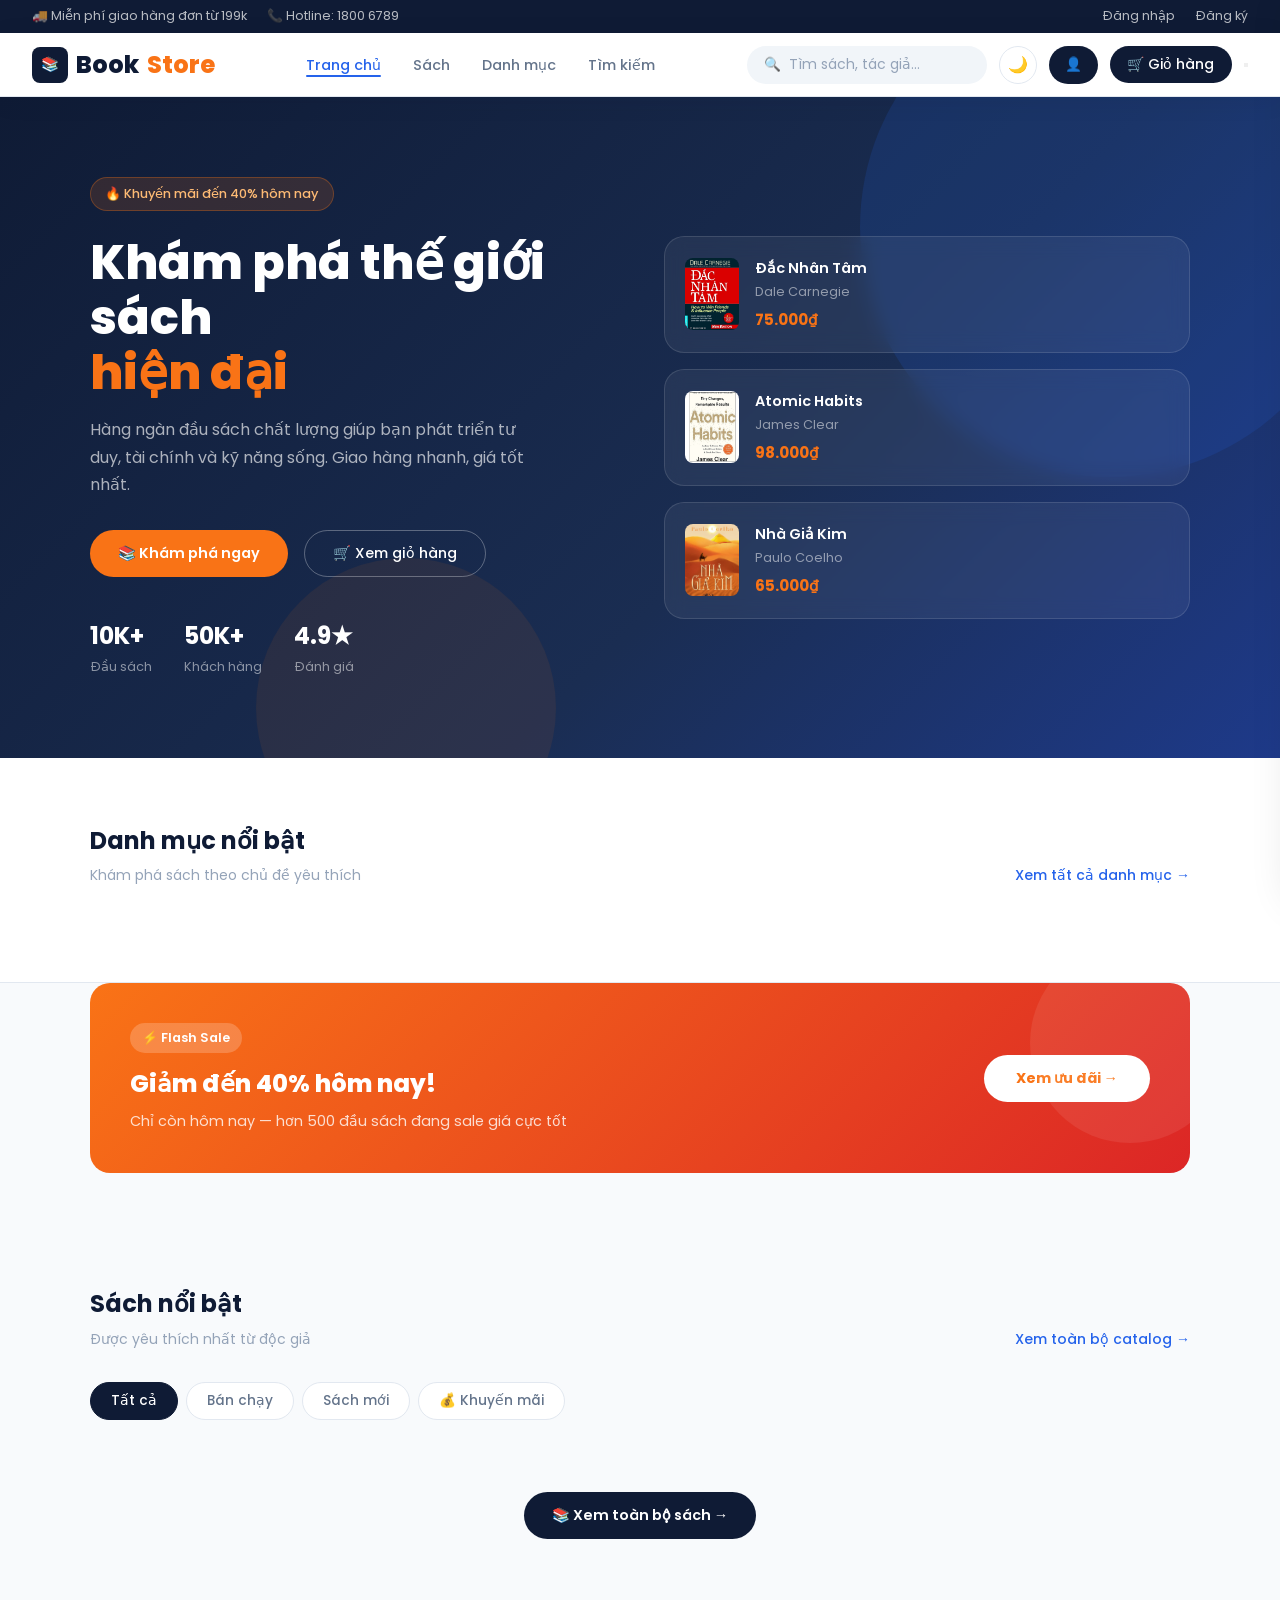
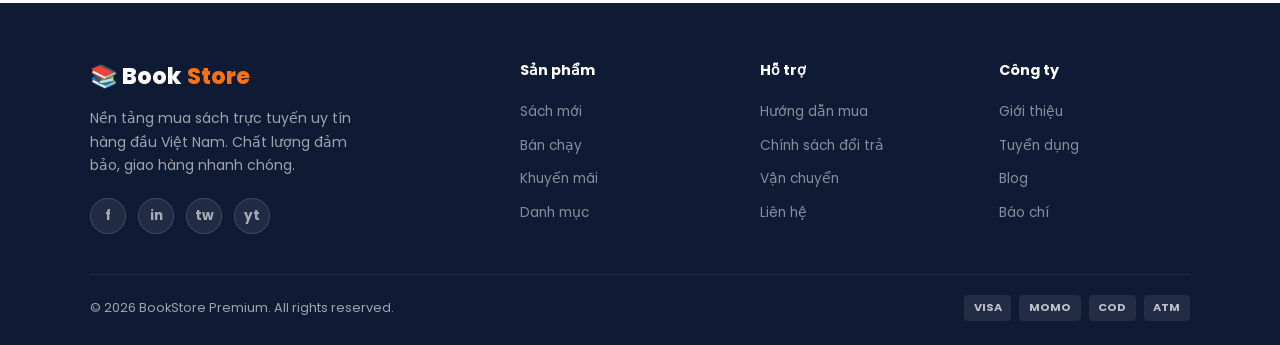
==== commit 1ed70671: "feat(client): connect pages to API, add pagination, avatar upload, wishlist sync" ====
--- a/index.html
+++ b/index.html
@@ -56,7 +56,7 @@
 
 <div class="topbar">
   <div class="topbar-left">
-    <span> Miễn phí giao hàng đơn từ 199k</span>
+    <span>🚚 Miễn phí giao hàng đơn từ 199k</span>
     <span>📞 Hotline: 1800 6789</span>
   </div>
   <div class="topbar-right">
@@ -325,12 +325,13 @@
   </div>
 </div>
 
-<script src="js/data.js"></script>
+<script src="api/data.php"></script>
 <script src="js/reviews.js"></script> <script src="js/app.js"></script>
 <script src="js/cart.js"></script>
 <script src="js/books.js"></script>
 <script src="js/home.js"></script>
 <script src="js/wishlist.js"></script>
 <script src="js/darkmode.js"></script>
+<script src="js/api.js"></script>
 </body>
 </html>
